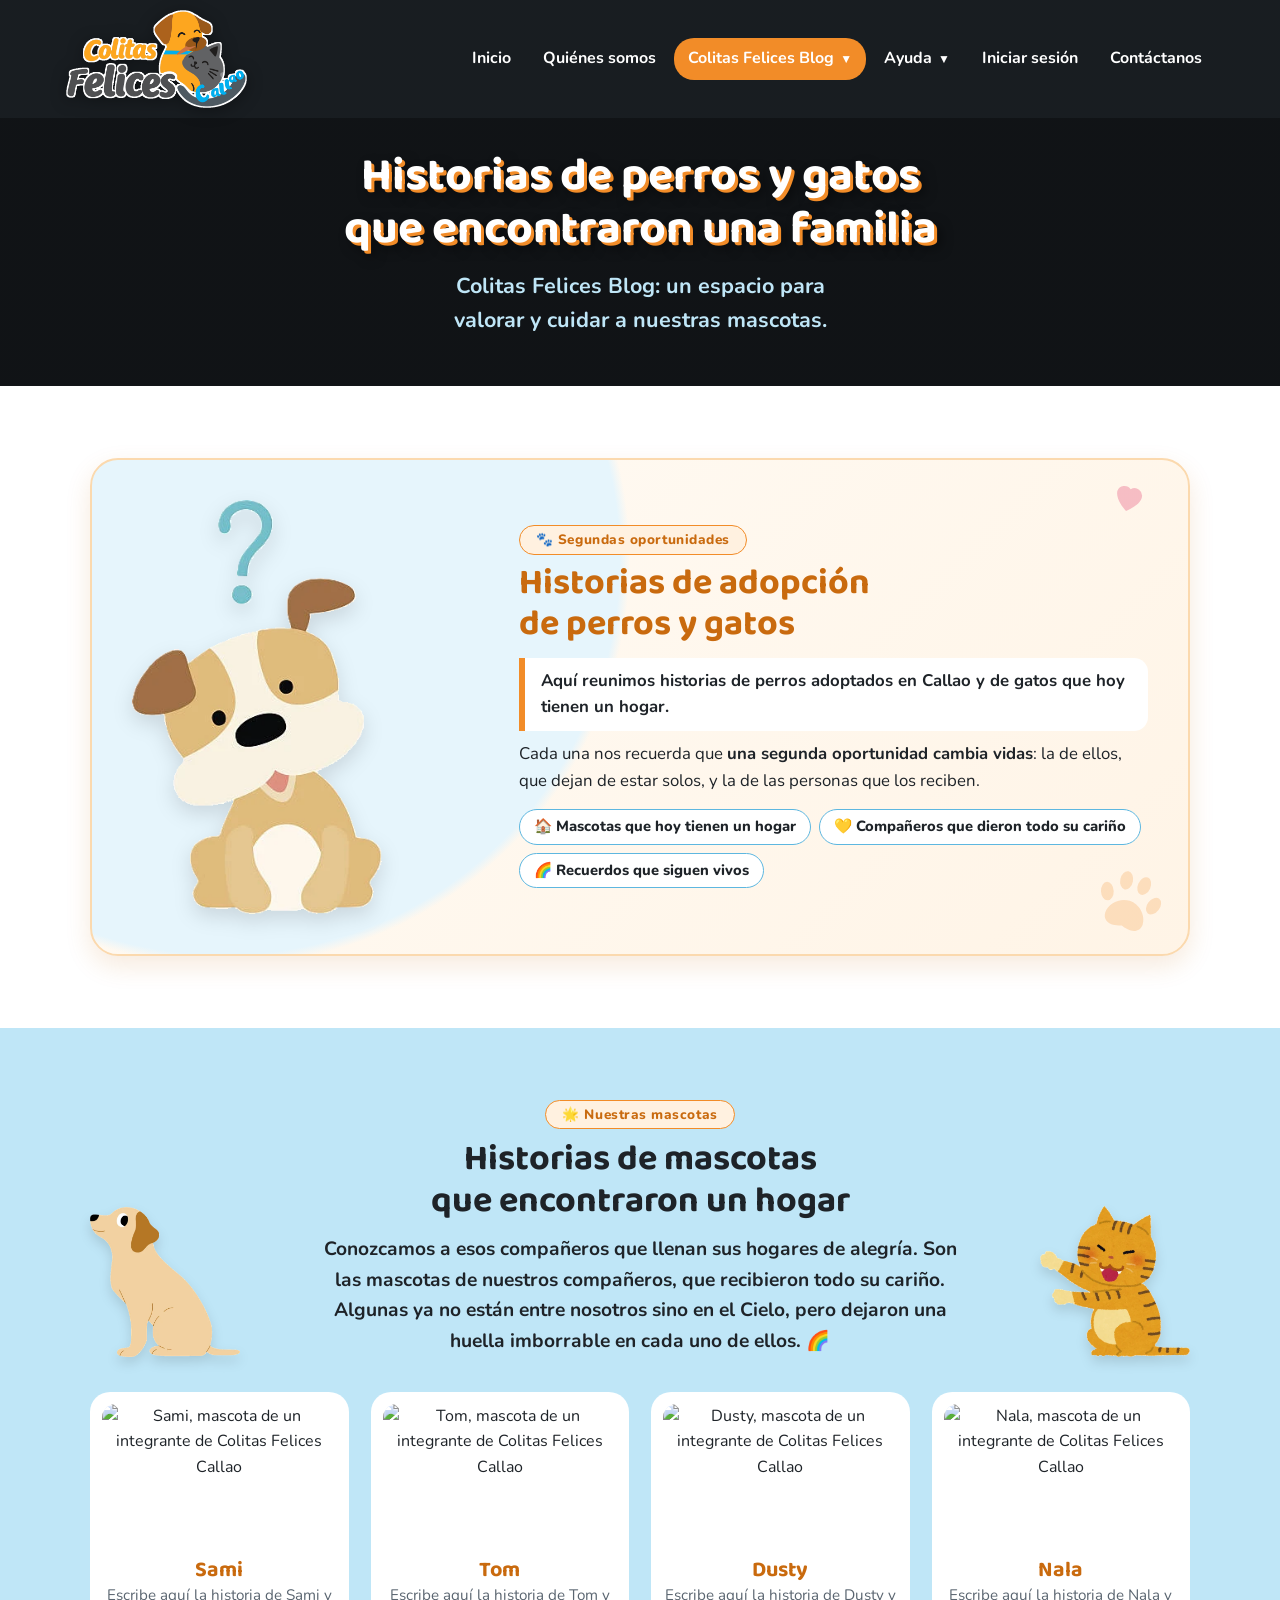
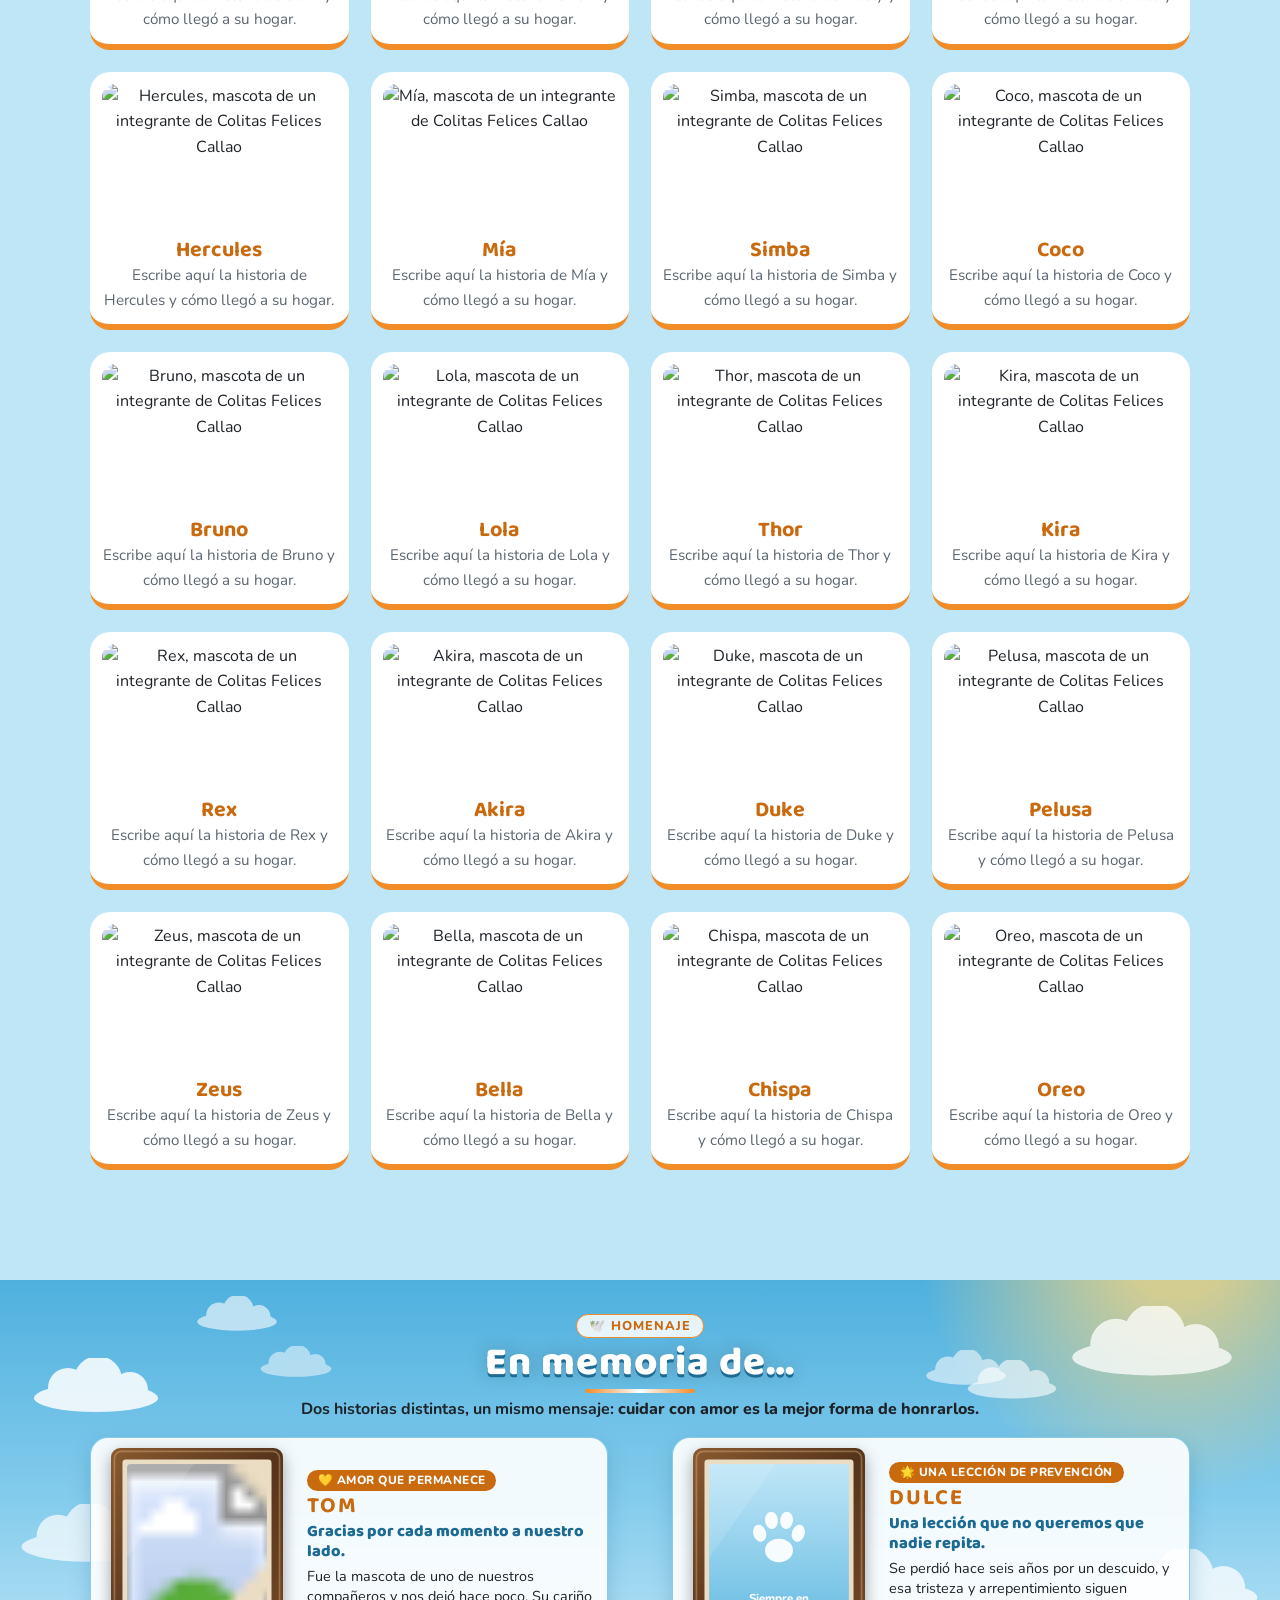
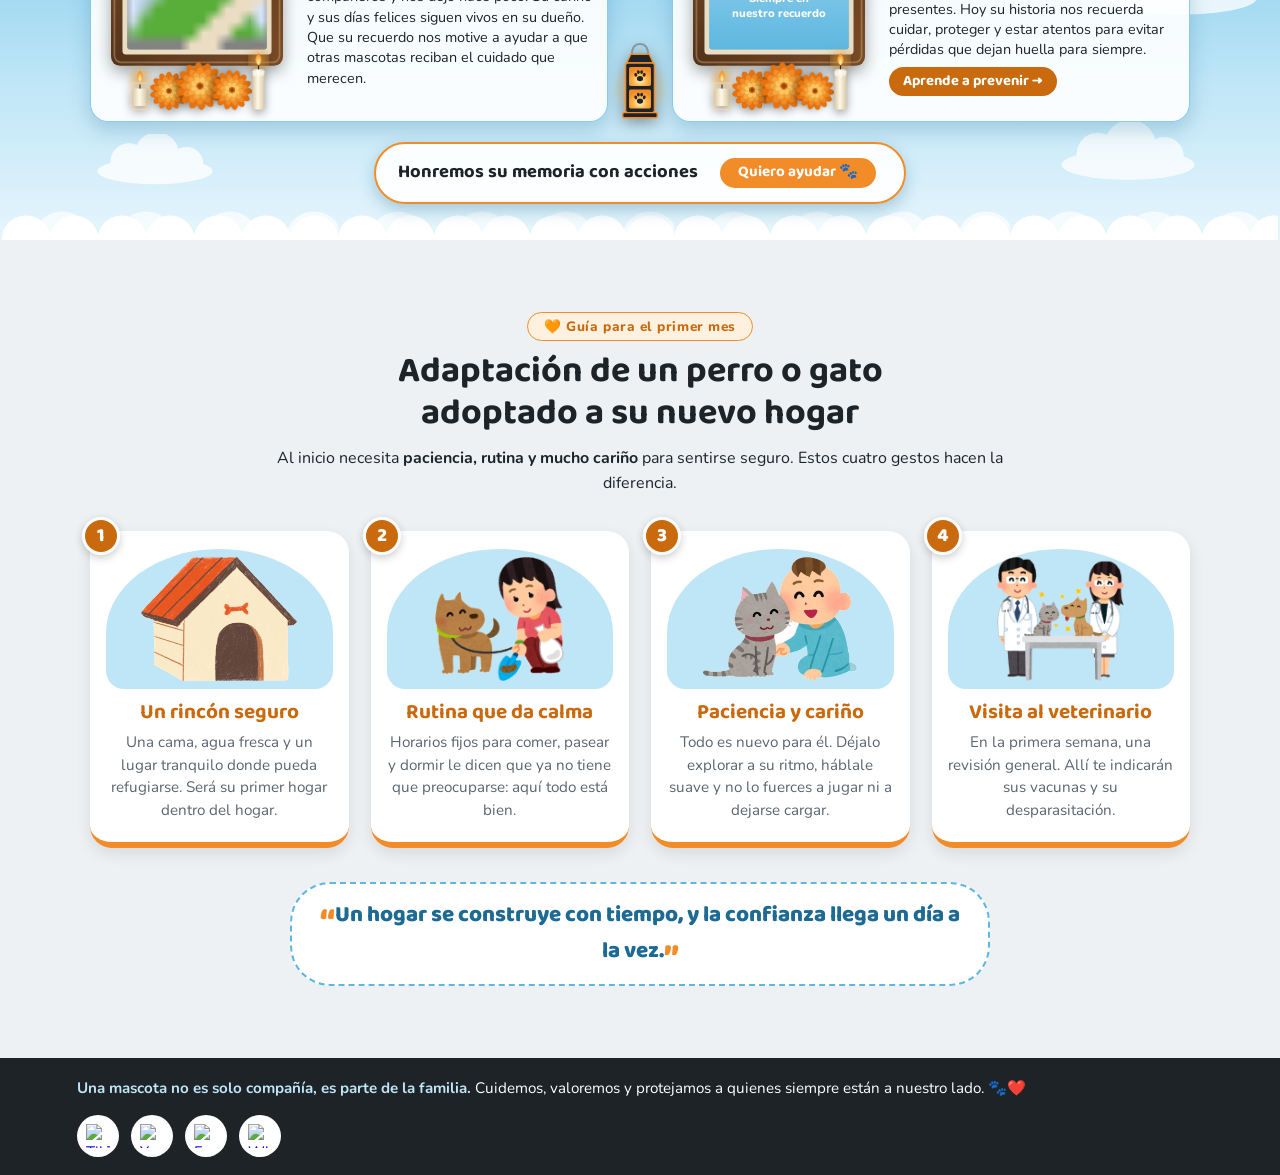
==== historias-mascotas-felices.html @ 2fafcdb6 "confirmo" ====
<!DOCTYPE html>
<html lang="es">
<head>
    <meta charset="UTF-8">
    <meta name="viewport" content="width=device-width, initial-scale=1.0">
    <title>Historias de Perros y Gatos que Encontraron una Familia</title>
    <meta name="description" content="Conoce historias de perros y gatos que encontraron una familia en Callao y descubre cómo adoptar responsablemente una mascota rescatada.">
    <meta name="keywords" content="Historias de perros que encontraron una familia, Historias de adopción de perros y gatos, Historias de mascotas que encontraron un hogar, Historias de perros adoptados en Callao, Adaptación de un perro adoptado a su nuevo hogar">
    <meta name="robots" content="index, follow">
    <link href="https://fonts.googleapis.com/css2?family=Baloo+2:wght@600;800&family=Nunito:wght@400;700;800&display=swap" rel="stylesheet">
    <link href="css/base.css" rel="stylesheet">
    <link href="css/estructura.css" rel="stylesheet">
    <link href="css/colitasFelices.css" rel="stylesheet">
    <link href="css/adaptable.css" rel="stylesheet">
</head>
<body>
<div class="cabecera">
    <div id="menu"></div>
    <div class="portada portada-chica portada-colitas-felices">
        <h1>Historias de perros y gatos que encontraron una familia</h1>
        <p>Colitas Felices Blog: un espacio para valorar y cuidar a nuestras mascotas.</p>
    </div>
</div>

<!-- ================= INTRODUCCIÓN: HISTORIAS DE ADOPCIÓN ================= -->
<section class="seccion fondo-blanco seccion-intro">
    <div class="intro-tarjeta">
        <svg class="deco huella-a" viewBox="0 0 64 64" aria-hidden="true"><path d="M32 30c-9 0-17 8-17 16 0 6 5 9 11 8 4-.7 6-1.5 6-1.5s2 .8 6 1.5c6 1 11-2 11-8 0-8-8-16-17-16z"/><ellipse cx="11" cy="28" rx="5.5" ry="8" transform="rotate(-20 11 28)"/><ellipse cx="24" cy="14" rx="5.5" ry="8" transform="rotate(-6 24 14)"/><ellipse cx="40" cy="14" rx="5.5" ry="8" transform="rotate(6 40 14)"/><ellipse cx="53" cy="28" rx="5.5" ry="8" transform="rotate(20 53 28)"/></svg>
        <svg class="deco corazon-a" viewBox="0 0 24 24" aria-hidden="true"><path d="M12 21s-8-5.3-8-11.2A4.8 4.8 0 0 1 12 7a4.8 4.8 0 0 1 8 3.8C20 15.7 12 21 12 21z"/></svg>
        <div class="intro-figura">
            <img src="imagenes/ilustraciones/perro-pensativo.webp" width="520" height="540" alt="Cachorro con la cabeza ladeada y un signo de interrogación, pensando en su nueva familia">
        </div>
        <div class="intro-texto">
            <span class="etiqueta-seccion">🐾 Segundas oportunidades</span>
            <h2>Historias de adopción de perros y gatos</h2>
            <p class="intro-destacado">Aquí reunimos <strong>historias de perros adoptados en Callao</strong> y de gatos que hoy tienen un hogar.</p>
            <p>Cada una nos recuerda que <strong>una segunda oportunidad cambia vidas</strong>: la de ellos, que dejan de estar solos, y la de las personas que los reciben.</p>
            <ul class="intro-puntos">
                <li><span aria-hidden="true">🏠</span> Mascotas que hoy tienen un hogar</li>
                <li><span aria-hidden="true">💛</span> Compañeros que dieron todo su cariño</li>
                <li><span aria-hidden="true">🌈</span> Recuerdos que siguen vivos</li>
            </ul>
        </div>
    </div>
</section>

<section class="seccion fondo-celeste seccion-galeria">
    <div class="galeria-cabecera">
        <img class="figura-lado izq" src="imagenes/ilustraciones/labrador.webp" width="560" height="560" loading="lazy" alt="">
        <div class="galeria-titulo">
            <span class="etiqueta-seccion centrada">🌟 Nuestras mascotas</span>
            <h2>Historias de mascotas que encontraron un hogar</h2>
            <p class="subtitulo">Conozcamos a esos compañeros que llenan sus hogares de alegría. Son las mascotas de nuestros compañeros, que recibieron todo su cariño. Algunas ya no están entre nosotros sino en el Cielo, pero dejaron una huella imborrable en cada uno de ellos. 🌈</p>
        </div>
        <img class="figura-lado der" src="imagenes/ilustraciones/gato-feliz.webp" width="560" height="560" loading="lazy" alt="">
    </div>
    <div class="galeria" id="galeria"></div>
</section>

<section class="seccion fondo-memoria" id="en-memoria">

    <svg width="0" height="0" style="position:absolute" aria-hidden="true" focusable="false">
        <defs>
            <symbol id="cempasuchil" viewBox="0 0 100 100"><ellipse cx="50" cy="19" rx="8.5" ry="17" fill="#E8730C" stroke="#B85A08" stroke-opacity=".35" stroke-width=".8" transform="rotate(0.0 50 50)"/><ellipse cx="50" cy="19" rx="8.5" ry="17" fill="#E8730C" stroke="#B85A08" stroke-opacity=".35" stroke-width=".8" transform="rotate(25.7 50 50)"/><ellipse cx="50" cy="19" rx="8.5" ry="17" fill="#E8730C" stroke="#B85A08" stroke-opacity=".35" stroke-width=".8" transform="rotate(51.4 50 50)"/><ellipse cx="50" cy="19" rx="8.5" ry="17" fill="#E8730C" stroke="#B85A08" stroke-opacity=".35" stroke-width=".8" transform="rotate(77.1 50 50)"/><ellipse cx="50" cy="19" rx="8.5" ry="17" fill="#E8730C" stroke="#B85A08" stroke-opacity=".35" stroke-width=".8" transform="rotate(102.9 50 50)"/><ellipse cx="50" cy="19" rx="8.5" ry="17" fill="#E8730C" stroke="#B85A08" stroke-opacity=".35" stroke-width=".8" transform="rotate(128.6 50 50)"/><ellipse cx="50" cy="19" rx="8.5" ry="17" fill="#E8730C" stroke="#B85A08" stroke-opacity=".35" stroke-width=".8" transform="rotate(154.3 50 50)"/><ellipse cx="50" cy="19" rx="8.5" ry="17" fill="#E8730C" stroke="#B85A08" stroke-opacity=".35" stroke-width=".8" transform="rotate(180.0 50 50)"/><ellipse cx="50" cy="19" rx="8.5" ry="17" fill="#E8730C" stroke="#B85A08" stroke-opacity=".35" stroke-width=".8" transform="rotate(205.7 50 50)"/><ellipse cx="50" cy="19" rx="8.5" ry="17" fill="#E8730C" stroke="#B85A08" stroke-opacity=".35" stroke-width=".8" transform="rotate(231.4 50 50)"/><ellipse cx="50" cy="19" rx="8.5" ry="17" fill="#E8730C" stroke="#B85A08" stroke-opacity=".35" stroke-width=".8" transform="rotate(257.1 50 50)"/><ellipse cx="50" cy="19" rx="8.5" ry="17" fill="#E8730C" stroke="#B85A08" stroke-opacity=".35" stroke-width=".8" transform="rotate(282.9 50 50)"/><ellipse cx="50" cy="19" rx="8.5" ry="17" fill="#E8730C" stroke="#B85A08" stroke-opacity=".35" stroke-width=".8" transform="rotate(308.6 50 50)"/><ellipse cx="50" cy="19" rx="8.5" ry="17" fill="#E8730C" stroke="#B85A08" stroke-opacity=".35" stroke-width=".8" transform="rotate(334.3 50 50)"/><ellipse cx="50" cy="26" rx="8" ry="14" fill="#F28C28" stroke="#B85A08" stroke-opacity=".35" stroke-width=".8" transform="rotate(13.0 50 50)"/><ellipse cx="50" cy="26" rx="8" ry="14" fill="#F28C28" stroke="#B85A08" stroke-opacity=".35" stroke-width=".8" transform="rotate(43.0 50 50)"/><ellipse cx="50" cy="26" rx="8" ry="14" fill="#F28C28" stroke="#B85A08" stroke-opacity=".35" stroke-width=".8" transform="rotate(73.0 50 50)"/><ellipse cx="50" cy="26" rx="8" ry="14" fill="#F28C28" stroke="#B85A08" stroke-opacity=".35" stroke-width=".8" transform="rotate(103.0 50 50)"/><ellipse cx="50" cy="26" rx="8" ry="14" fill="#F28C28" stroke="#B85A08" stroke-opacity=".35" stroke-width=".8" transform="rotate(133.0 50 50)"/><ellipse cx="50" cy="26" rx="8" ry="14" fill="#F28C28" stroke="#B85A08" stroke-opacity=".35" stroke-width=".8" transform="rotate(163.0 50 50)"/><ellipse cx="50" cy="26" rx="8" ry="14" fill="#F28C28" stroke="#B85A08" stroke-opacity=".35" stroke-width=".8" transform="rotate(193.0 50 50)"/><ellipse cx="50" cy="26" rx="8" ry="14" fill="#F28C28" stroke="#B85A08" stroke-opacity=".35" stroke-width=".8" transform="rotate(223.0 50 50)"/><ellipse cx="50" cy="26" rx="8" ry="14" fill="#F28C28" stroke="#B85A08" stroke-opacity=".35" stroke-width=".8" transform="rotate(253.0 50 50)"/><ellipse cx="50" cy="26" rx="8" ry="14" fill="#F28C28" stroke="#B85A08" stroke-opacity=".35" stroke-width=".8" transform="rotate(283.0 50 50)"/><ellipse cx="50" cy="26" rx="8" ry="14" fill="#F28C28" stroke="#B85A08" stroke-opacity=".35" stroke-width=".8" transform="rotate(313.0 50 50)"/><ellipse cx="50" cy="26" rx="8" ry="14" fill="#F28C28" stroke="#B85A08" stroke-opacity=".35" stroke-width=".8" transform="rotate(343.0 50 50)"/><ellipse cx="50" cy="33" rx="7" ry="11" fill="#F7A83C" stroke="#B85A08" stroke-opacity=".35" stroke-width=".8" transform="rotate(6.0 50 50)"/><ellipse cx="50" cy="33" rx="7" ry="11" fill="#F7A83C" stroke="#B85A08" stroke-opacity=".35" stroke-width=".8" transform="rotate(42.0 50 50)"/><ellipse cx="50" cy="33" rx="7" ry="11" fill="#F7A83C" stroke="#B85A08" stroke-opacity=".35" stroke-width=".8" transform="rotate(78.0 50 50)"/><ellipse cx="50" cy="33" rx="7" ry="11" fill="#F7A83C" stroke="#B85A08" stroke-opacity=".35" stroke-width=".8" transform="rotate(114.0 50 50)"/><ellipse cx="50" cy="33" rx="7" ry="11" fill="#F7A83C" stroke="#B85A08" stroke-opacity=".35" stroke-width=".8" transform="rotate(150.0 50 50)"/><ellipse cx="50" cy="33" rx="7" ry="11" fill="#F7A83C" stroke="#B85A08" stroke-opacity=".35" stroke-width=".8" transform="rotate(186.0 50 50)"/><ellipse cx="50" cy="33" rx="7" ry="11" fill="#F7A83C" stroke="#B85A08" stroke-opacity=".35" stroke-width=".8" transform="rotate(222.0 50 50)"/><ellipse cx="50" cy="33" rx="7" ry="11" fill="#F7A83C" stroke="#B85A08" stroke-opacity=".35" stroke-width=".8" transform="rotate(258.0 50 50)"/><ellipse cx="50" cy="33" rx="7" ry="11" fill="#F7A83C" stroke="#B85A08" stroke-opacity=".35" stroke-width=".8" transform="rotate(294.0 50 50)"/><ellipse cx="50" cy="33" rx="7" ry="11" fill="#F7A83C" stroke="#B85A08" stroke-opacity=".35" stroke-width=".8" transform="rotate(330.0 50 50)"/><ellipse cx="50" cy="39" rx="6" ry="8" fill="#FFC862" stroke="#B85A08" stroke-opacity=".35" stroke-width=".8" transform="rotate(20.0 50 50)"/><ellipse cx="50" cy="39" rx="6" ry="8" fill="#FFC862" stroke="#B85A08" stroke-opacity=".35" stroke-width=".8" transform="rotate(65.0 50 50)"/><ellipse cx="50" cy="39" rx="6" ry="8" fill="#FFC862" stroke="#B85A08" stroke-opacity=".35" stroke-width=".8" transform="rotate(110.0 50 50)"/><ellipse cx="50" cy="39" rx="6" ry="8" fill="#FFC862" stroke="#B85A08" stroke-opacity=".35" stroke-width=".8" transform="rotate(155.0 50 50)"/><ellipse cx="50" cy="39" rx="6" ry="8" fill="#FFC862" stroke="#B85A08" stroke-opacity=".35" stroke-width=".8" transform="rotate(200.0 50 50)"/><ellipse cx="50" cy="39" rx="6" ry="8" fill="#FFC862" stroke="#B85A08" stroke-opacity=".35" stroke-width=".8" transform="rotate(245.0 50 50)"/><ellipse cx="50" cy="39" rx="6" ry="8" fill="#FFC862" stroke="#B85A08" stroke-opacity=".35" stroke-width=".8" transform="rotate(290.0 50 50)"/><ellipse cx="50" cy="39" rx="6" ry="8" fill="#FFC862" stroke="#B85A08" stroke-opacity=".35" stroke-width=".8" transform="rotate(335.0 50 50)"/><circle cx="50" cy="50" r="7" fill="#C25E0A"/><circle cx="50" cy="50" r="3.5" fill="#8A3F06"/></symbol>
            <symbol id="hoja" viewBox="-2 -20 60 40"><path d="M0 0 C 14 -18, 40 -18, 54 0 C 40 18, 14 18, 0 0 Z" fill="#3E6B3A"/><path d="M4 0 L50 0" stroke="#2C4F2A" stroke-width="1.5"/></symbol>
            <linearGradient id="g-madera" x1="0" y1="0" x2="1" y2="1"><stop offset="0" stop-color="#8a5a30"/><stop offset=".5" stop-color="#55341b"/><stop offset="1" stop-color="#7a4c27"/></linearGradient>
            <linearGradient id="g-cielo" x1="0" y1="0" x2="0" y2="1"><stop offset="0" stop-color="#BFE6F7"/><stop offset="1" stop-color="#5DB7E0"/></linearGradient>
            <linearGradient id="g-cera" x1="0" y1="0" x2="1" y2="0"><stop offset="0" stop-color="#d9c9a6"/><stop offset=".45" stop-color="#fff8e6"/><stop offset="1" stop-color="#d9c9a6"/></linearGradient>
            <linearGradient id="g-metal" x1="0" y1="0" x2="0" y2="1"><stop offset="0" stop-color="#e8eef2"/><stop offset=".5" stop-color="#a9b6bf"/><stop offset="1" stop-color="#6d7a84"/></linearGradient>
            <radialGradient id="g-llama" cx=".5" cy=".7" r=".6"><stop offset="0" stop-color="#fff6c8"/><stop offset=".55" stop-color="#ffb347"/><stop offset="1" stop-color="#F28C28"/></radialGradient>
            <radialGradient id="g-brillo"><stop offset="0" stop-color="#ffb347" stop-opacity=".6"/><stop offset="1" stop-color="#ffb347" stop-opacity="0"/></radialGradient>
            <clipPath id="c-foto"><rect x="14" y="14" width="122" height="162" rx="3"/></clipPath>
            <symbol id="huella" viewBox="0 0 64 64"><ellipse cx="32" cy="42" rx="13" ry="11"/><ellipse cx="14" cy="26" rx="6" ry="8" transform="rotate(-18 14 26)"/><ellipse cx="25" cy="14" rx="6" ry="8" transform="rotate(-6 25 14)"/><ellipse cx="39" cy="14" rx="6" ry="8" transform="rotate(6 39 14)"/><ellipse cx="50" cy="26" rx="6" ry="8" transform="rotate(18 50 26)"/></symbol>
            <symbol id="vela-vaso" viewBox="0 0 40 70"><circle cx="20" cy="22" r="20" fill="url(#g-brillo)"/><path d="M5 30h30l-3 34q-.5 4-5 4H13q-4.5 0-5-4z" fill="#ffd9a0" fill-opacity=".22" stroke="#ffd9a0" stroke-opacity=".65" stroke-width="1.5"/><rect x="9" y="38" width="22" height="25" rx="4" fill="url(#g-cera)"/><path d="M20 38v-6" stroke="#3a2a1c" stroke-width="1.6"/><path d="M20 12c5 6 6 11 0 17-6-6-5-11 0-17z" fill="url(#g-llama)"/></symbol>
            <symbol id="vela-alta" viewBox="0 0 28 90"><circle cx="14" cy="22" r="20" fill="url(#g-brillo)"/><rect x="6" y="34" width="16" height="54" rx="2.5" fill="url(#g-cera)"/><path d="M6 36h16v4q-3 6-5 1-2 7-5 0-3 5-6 0z" fill="#fff" fill-opacity=".6"/><path d="M14 34v-6" stroke="#3a2a1c" stroke-width="1.6"/><path d="M14 12c5 6 6 11 0 17-6-6-5-11 0-17z" fill="url(#g-llama)"/></symbol>
            <symbol id="nube" viewBox="0 0 140 56"><g fill="#fff"><ellipse cx="70" cy="40" rx="62" ry="14"/><circle cx="42" cy="30" r="20"/><circle cx="72" cy="22" r="24"/><circle cx="104" cy="32" r="18"/></g></symbol>
            <symbol id="ave" viewBox="0 0 32 14"><path d="M0 5C6-3 12 0 16 7 20 0 26-3 32 5 26 3 20 5 16 11 12 5 6 3 0 5z"/></symbol>
            <symbol id="linterna" viewBox="0 0 90 140"><circle cx="45" cy="82" r="50" fill="url(#g-brillo)"/><path d="M31 24q0-19 14-19t14 19" fill="none" stroke="#8a97a1" stroke-width="3.5" stroke-linecap="round"/><path d="M22 38h46l-7-15H29z" fill="#1E2328" stroke="#F28C28" stroke-width="2.5" stroke-linejoin="round"/><rect x="20" y="38" width="50" height="86" rx="4" fill="#1E2328" stroke="#F28C28" stroke-width="2.5"/><rect x="26" y="45" width="38" height="33" rx="3" fill="url(#g-llama)"/><rect x="26" y="84" width="38" height="33" rx="3" fill="url(#g-llama)"/><use href="#huella" x="32" y="48" width="26" height="26" fill="#1E2328"/><use href="#huella" x="32" y="87" width="26" height="26" fill="#1E2328"/><rect x="15" y="124" width="60" height="9" rx="3" fill="#1E2328" stroke="#F28C28" stroke-width="2.5"/></symbol>
        </defs>
    </svg>

    <!-- cielo: nubes y aves (vectores decorativos) -->
    <div class="cielo" aria-hidden="true">
        <svg class="nube n1" viewBox="0 0 140 56"><use href="#nube"/></svg>
        <svg class="nube n2" viewBox="0 0 140 56"><use href="#nube"/></svg>
        <svg class="nube n3" viewBox="0 0 140 56"><use href="#nube"/></svg>
        <svg class="nube n4" viewBox="0 0 140 56"><use href="#nube"/></svg>
        <svg class="nube n5" viewBox="0 0 140 56"><use href="#nube"/></svg>
        <svg class="nube n6" viewBox="0 0 140 56"><use href="#nube"/></svg>
        <svg class="nube n7" viewBox="0 0 140 56"><use href="#nube"/></svg>
        <svg class="nube n8" viewBox="0 0 140 56"><use href="#nube"/></svg>
        <svg class="nube n9" viewBox="0 0 140 56"><use href="#nube"/></svg>
        <svg class="nube n10" viewBox="0 0 140 56"><use href="#nube"/></svg>
    </div>

    <div class="memoria-contenido">
        <p class="memoria-etiqueta">🕊️ Homenaje</p>
        <h2>En memoria de…</h2>
        <p class="texto-centro">Dos historias distintas, un mismo mensaje: <strong>cuidar con amor es la mejor forma de honrarlos.</strong></p>

        <div class="homenajes">

            <!-- TOM -->
            <article class="tributo tributo-tom">
                <div class="tributo-escena">
                    <svg class="marco" viewBox="0 0 150 190" role="img" aria-label="TOM, gato blanco con manchas grises, con su placa con nombre y mirada tierna">
                        <rect width="150" height="190" rx="8" fill="url(#g-madera)"/>
                        <rect x="3" y="3" width="144" height="184" rx="6" fill="none" stroke="#f1c58f" stroke-opacity=".35" stroke-width="1.5"/>
                        <rect x="10" y="10" width="130" height="170" rx="3" fill="#EBDDC4"/>
                        <g clip-path="url(#c-foto)">
                            <image href="imagenes/tom-2.jpg" x="14" y="14" width="122" height="162" preserveAspectRatio="xMidYMin slice"/>
                        </g>
                        <path d="M14 14h58L14 96z" fill="#fff" fill-opacity=".12"/>
                    </svg>
                    <div class="ofrenda" aria-hidden="true"><svg class="v-vaso" viewBox="0 0 40 70"><use href="#vela-vaso"/></svg><svg class="flor" style="width:40px;height:40px;transform:rotate(0deg)"><use href="#cempasuchil"/></svg><svg class="flor" style="width:50px;height:50px;transform:rotate(47deg)"><use href="#cempasuchil"/></svg><svg class="flor" style="width:42px;height:42px;transform:rotate(94deg)"><use href="#cempasuchil"/></svg><svg class="v-alta" viewBox="0 0 28 90"><use href="#vela-alta"/></svg></div>
                </div>
                <div class="tributo-texto">
                    <span class="tributo-etiqueta">💛 Amor que permanece</span>
                    <h3>TOM</h3>
                    <p class="tributo-frase">Gracias por cada momento a nuestro lado.</p>
                    <p>Fue la mascota de uno de nuestros compañeros y nos dejó hace poco. Su cariño y sus días felices siguen vivos en su dueño. Que su recuerdo nos motive a ayudar a que otras mascotas reciban el cuidado que merecen.</p>
                </div>
            </article>

            <!-- centro del altar: linterna con huellas -->
            <div class="altar-centro" aria-hidden="true">
                <svg class="linterna" viewBox="0 0 90 140"><use href="#linterna"/></svg>
            </div>

            <!-- DULCE -->
            <article class="tributo tributo-dulce">
                <div class="tributo-escena">
                    <svg class="marco" viewBox="0 0 150 190" role="img" aria-label="DULCE, mascota perdida hace seis años, siempre en el recuerdo de su familia">
                        <rect width="150" height="190" rx="8" fill="url(#g-madera)"/>
                        <rect x="3" y="3" width="144" height="184" rx="6" fill="none" stroke="#f1c58f" stroke-opacity=".35" stroke-width="1.5"/>
                        <rect x="10" y="10" width="130" height="170" rx="3" fill="#EBDDC4"/>
                        <g clip-path="url(#c-foto)">
                            <rect x="14" y="14" width="122" height="162" fill="url(#g-cielo)"/>
                            <use href="#huella" x="45" y="50" width="60" height="60" fill="#fff" fill-opacity=".92"/>
                            <text x="75" y="134" text-anchor="middle" font-family="Nunito, sans-serif" font-size="10" font-weight="800" fill="#fff">Siempre en</text>
                            <text x="75" y="147" text-anchor="middle" font-family="Nunito, sans-serif" font-size="10" font-weight="800" fill="#fff">nuestro recuerdo</text>
                            <image href="imagenes/dulce.jpg" x="14" y="14" width="122" height="162" preserveAspectRatio="xMidYMin slice" onerror="this.remove()"/>
                        </g>
                        <path d="M14 14h58L14 96z" fill="#fff" fill-opacity=".12"/>
                    </svg>
                    <div class="ofrenda" aria-hidden="true"><svg class="v-vaso" viewBox="0 0 40 70"><use href="#vela-vaso"/></svg><svg class="flor" style="width:42px;height:42px;transform:rotate(0deg)"><use href="#cempasuchil"/></svg><svg class="flor" style="width:50px;height:50px;transform:rotate(47deg)"><use href="#cempasuchil"/></svg><svg class="flor" style="width:40px;height:40px;transform:rotate(94deg)"><use href="#cempasuchil"/></svg><svg class="v-alta" viewBox="0 0 28 90"><use href="#vela-alta"/></svg></div>
                </div>
                <div class="tributo-texto">
                    <span class="tributo-etiqueta">🌟 Una lección de prevención</span>
                    <h3>DULCE</h3>
                    <p class="tributo-frase">Una lección que no queremos que nadie repita.</p>
                    <p>Se perdió hace seis años por un descuido, y esa tristeza y arrepentimiento siguen presentes. Hoy su historia nos recuerda cuidar, proteger y estar atentos para evitar pérdidas que dejan huella para siempre.</p>
                    <a href="informate.html" class="tributo-enlace">Aprende a prevenir →</a>
                </div>
            </article>

        </div>
    </div>

    <!-- mesa del altar con el compromiso -->
    <div class="mesa">
        <div class="compromiso">
            <h3>Honremos su memoria con acciones</h3>
            <a href="contactanos.html" class="boton">Quiero ayudar 🐾</a>
        </div>
    </div>

</section>

<!-- ================= ADAPTACIÓN AL NUEVO HOGAR ================= -->
<section class="seccion fondo-gris seccion-adaptacion">
    <span class="etiqueta-seccion centrada">🧡 Guía para el primer mes</span>
    <h2>Adaptación de un perro o gato adoptado a su nuevo hogar</h2>
    <p class="texto-centro">Al inicio necesita <strong>paciencia, rutina y mucho cariño</strong> para sentirse seguro. Estos cuatro gestos hacen la diferencia.</p>

    <div class="pasos-adopcion">
        <article class="paso-adopcion">
            <span class="paso-numero" aria-hidden="true">1</span>
            <div class="paso-imagen"><img src="imagenes/ilustraciones/casita.webp" width="560" height="470" loading="lazy" alt=""></div>
            <h3>Un rincón seguro</h3>
            <p>Una cama, agua fresca y un lugar tranquilo donde pueda refugiarse. Será su primer hogar dentro del hogar.</p>
        </article>
        <article class="paso-adopcion">
            <span class="paso-numero" aria-hidden="true">2</span>
            <div class="paso-imagen"><img src="imagenes/ilustraciones/paseo.webp" width="560" height="420" loading="lazy" alt=""></div>
            <h3>Rutina que da calma</h3>
            <p>Horarios fijos para comer, pasear y dormir le dicen que ya no tiene que preocuparse: aquí todo está bien.</p>
        </article>
        <article class="paso-adopcion">
            <span class="paso-numero" aria-hidden="true">3</span>
            <div class="paso-imagen"><img src="imagenes/ilustraciones/gato-nino.webp" width="560" height="450" loading="lazy" alt=""></div>
            <h3>Paciencia y cariño</h3>
            <p>Todo es nuevo para él. Déjalo explorar a su ritmo, háblale suave y no lo fuerces a jugar ni a dejarse cargar.</p>
        </article>
        <article class="paso-adopcion">
            <span class="paso-numero" aria-hidden="true">4</span>
            <div class="paso-imagen"><img src="imagenes/ilustraciones/veterinarios.webp" width="560" height="560" loading="lazy" alt=""></div>
            <h3>Visita al veterinario</h3>
            <p>En la primera semana, una revisión general. Allí te indicarán sus vacunas y su desparasitación.</p>
        </article>
    </div>

    <p class="cita-adopcion"><span aria-hidden="true">“</span>Un hogar se construye con tiempo, y la confianza llega un día a la vez.<span aria-hidden="true">”</span></p>
</section>

<div class="pie" id="pie">
    <p><strong>Una mascota no es solo compañía, es parte de la familia.</strong>
    Cuidemos, valoremos y protejamos a quienes siempre están a nuestro lado. 🐾❤️</p>
</div>
<script src="js/menu.js"></script>
</body>
</html>
---- css/base.css ----
/* ==========================================================
   BASE: los colores de la página      Lo usan: TODAS las páginas
   ==========================================================

   ¿Qué hay aquí?
   Una lista de colores. Cada color tiene un nombre que empieza con --

   ¿Cómo uso un color en otro archivo?
   Escribiendo su nombre dentro de var():     color: var(--naranja);

   ¿Cómo cambio un color en TODA la página?
   Cambia su código aquí abajo (por ejemplo #F28C28) y se actualiza en todos los archivos.
*/

/* ----- Lista de colores ----- */
:root {
    --naranja: #F28C28;          /* botones, bordes y detalles */
    --naranja-oscuro: #C96A0E;   /* subtítulos y títulos pequeños */
    --celeste: #BFE6F7;          /* fondos de sección */
    --celeste-oscuro: #5DB7E0;   /* botón secundario */
    --negro: #1E2328;            /* texto, pie de página y botón al pasar el mouse */
    --gris: #5A6570;             /* textos secundarios */
    --gris-claro: #EEF1F3;       /* fondos suaves */
    --gris-borde: #CFD6DB;       /* borde de los campos del formulario */
    --blanco: #FFFFFF;           /* tarjetas, formularios y letras sobre fondo oscuro */
    --desplegable: #00BDF2;      /* fondo del menú desplegable (Colitas Felices) */
}

/* ----- Tamaño de la página: se ve al 100 % (tamaño real) ----- */
/* Ya no se usa zoom: los tamaños de letra se ajustan solos con clamp() y rem. */
html {
    -webkit-text-size-adjust: 100%;
    text-size-adjust: 100%;
}

/* ----- Color del texto y del fondo de la página ----- */
body {
    color: var(--negro);
    background: var(--blanco);
}

/* ----- Fondos de color para las secciones (se usan como class en el HTML) ----- */
.fondo-celeste {
    background: var(--celeste);
}

.fondo-blanco {
    background: var(--blanco);
}

.fondo-gris {
    background: var(--gris-claro);
}
---- css/estructura.css ----
/* ==========================================================
   ESTRUCTURA      Lo usan: TODAS las páginas
   Contiene, en este orden: reinicio, menú, portada, secciones, botones, filas, equipo y perfiles, pie y redes.
   Los colores no se escriben aquí: se toman de base.css con var(--nombre).
   ========================================================== */

/* ----- Reinicio ----- */
/* Quita los espacios que el navegador pone por defecto */
* {
    margin: 0;
    padding: 0;
    box-sizing: border-box;
}

ul {
    list-style: none;
}

a {
    text-decoration: none;
}

body {
    font-family: "Nunito", Arial, sans-serif;
    font-size: 1rem;           /* 16 px: tamaño real, sin zoom */
    line-height: 1.6;
    overflow-x: hidden;        /* nada debe empujar la página hacia los lados */
}

h1, h2, h3 {
    font-family: "Baloo 2", "Trebuchet MS", sans-serif;
    line-height: 1.15;
}

/* Las imágenes nunca se salen de su caja: se achican si no caben y mantienen su proporción */
img {
    max-width: 100%;
    height: auto;
    display: block;
}

/* ----- Menú ----- */
.cabecera {
    position: relative;
}

.menu {
    position: absolute;
    top: 0;
    left: 0;
    right: 0;
    z-index: 10;
    display: flex;
    align-items: center;
    justify-content: space-between;
    gap: 16px;
    padding: 8px 5%;
    background: rgba(30, 35, 40, 0.6);
}

/* JS la activa al bajar la página */
.menu-oscuro {
    background: rgba(30, 35, 40, 0.9);
}

/* Logo del menú: grande, sin placa blanca (el PNG ya trae su contorno blanco y transparencia) */
.logo {
    height: clamp(72px, 8vw, 104px);
    width: auto;
    object-fit: contain;
    filter: drop-shadow(0 3px 8px rgba(0, 0, 0, 0.35));
    transition: transform 0.25s ease;
}

.logo:hover {
    transform: scale(1.04);
}

.enlaces ul {
    display: flex;
    gap: 4px;
}

.enlaces a {
    color: var(--blanco);
    display: block;
    font-weight: 700;
    font-size: 1rem;
    padding: 8px 14px;
    border-radius: 20px;
    white-space: nowrap;
}

.enlaces a:hover, .enlaces a.activo {
    background: var(--naranja);
}

/* ----- Menú desplegable (Colitas Felices) ----- */
.enlaces li {
    position: relative;
}

/* triangulito al lado del texto */
.flecha-sub {
    display: inline-block;
    margin-left: 6px;
    font-size: 12px;
}

.submenu {
    display: none;
    position: absolute;
    top: 100%;
    left: 0;
    min-width: 250px;
    padding: 12px 10px;
    background: var(--desplegable);
    border-radius: 20px;
    box-shadow: 0 10px 24px rgba(0, 0, 0, 0.3);
    z-index: 30;
}

.submenu ul {
    display: flex;
    flex-direction: column;
    gap: 2px;
}

/* se abre al pasar el mouse, al usar el teclado (Tab) o al tocar en tablet */
.tiene-submenu:hover > .submenu,
.tiene-submenu:focus-within > .submenu,
.tiene-submenu.abierto-sub > .submenu {
    display: block;
}

.enlaces .submenu a {
    display: block;
    padding: 11px 14px;
    font-size: 1rem;
    border-radius: 14px;
    white-space: nowrap;
}

.enlaces .submenu a:hover {
    background: rgba(255, 255, 255, 0.25);
}

.enlaces .submenu a.activo {
    background: rgba(255, 255, 255, 0.35);
}

/* El botón ☰ se esconde en computadora; solo se ve en celular (ver adaptable.css) */
.boton-menu {
    display: none;
    font-size: 28px;
    line-height: 1;
    color: var(--blanco);
    background: none;
    border: none;
    padding: 6px 10px;
    cursor: pointer;
}

/* ----- Portada ----- */
.portada {
    /* ocupa toda la pantalla (svh = altura real visible en celular) */
    min-height: 100vh;
    min-height: 100svh;
    display: flex;
    flex-direction: column;
    justify-content: center;
    align-items: center;
    text-align: center;
    padding: 150px 6% 48px;
    background-color: var(--negro);
    background-size: cover;
    background-position: center;
    background-repeat: no-repeat;
}

.portada h1 {
    font-size: clamp(2.1rem, 5.6vw, 4.5rem);
    max-width: 18ch;
    text-wrap: balance;
    color: var(--blanco);
    text-shadow: 3px 3px 0 var(--naranja), 6px 6px 12px rgba(0, 0, 0, 0.5);
}

.portada p {
    font-size: clamp(1.05rem, 1.9vw, 1.35rem);
    color: var(--celeste);
    font-weight: 700;
    margin-top: 12px;
    max-width: 44ch;
    text-wrap: balance;
}

.portada-mediana {
    min-height: 75vh;
    min-height: 75svh;
}

.portada-mediana h1 {
    font-size: clamp(1.9rem, 4.2vw, 3.2rem);
    max-width: 22ch;
}

.portada-chica {
    min-height: 300px;
    padding-top: 150px;
}

.portada-chica h1 {
    font-size: clamp(1.8rem, 3.8vw, 2.9rem);
    max-width: 24ch;
}

/* ----- Secciones ----- */
.seccion {
    padding: clamp(44px, 6vw, 72px) 6%;
}

.seccion h2 {
    text-align: center;
    font-size: clamp(1.6rem, 2.8vw, 2.3rem);
    max-width: 28ch;
    margin: 0 auto 12px;
    text-wrap: balance;
}

.subtitulo {
    text-align: center;
    font-size: clamp(1.05rem, 1.6vw, 1.2rem);
    color: var(--naranja-oscuro);
    font-weight: 700;
    margin-bottom: 15px;
}

.texto-centro {
    text-align: center;
    max-width: 720px;
    margin: 0 auto 12px;
}

.centro {
    text-align: center;
    margin-top: 20px;
}

/* ----- Botones ----- */
.boton {
    display: inline-block;
    background: var(--naranja);
    color: var(--blanco);
    font-family: "Baloo 2", sans-serif;
    font-size: 1.1rem;
    font-weight: 700;
    line-height: 1.3;
    text-align: center;
    padding: 11px 28px;
    border-radius: 30px;
    margin: 6px;
    border: none;
    cursor: pointer;
}

.boton:hover {
    background: var(--negro);
}

.boton-celeste {
    background: var(--celeste-oscuro);
}

/* ----- Fila: dos cosas una al lado de la otra (foto + texto) ----- */
.fila {
    display: flex;
    gap: clamp(24px, 4vw, 48px);
    align-items: center;
    max-width: 1100px;
    margin: 30px auto 0;
}

/* cada hijo ocupa la misma mitad */
.fila > * {
    flex: 1;
    min-width: 0;
}

/* ----- Equipo y perfiles (fotos redondas) ----- */
.equipo {
    display: flex;
    flex-wrap: wrap;
    justify-content: center;
    gap: 36px clamp(28px, 5vw, 56px);
    margin-top: 35px;
}

.perfil {
    text-align: center;
    flex: 0 1 300px;
}

.perfil img {
    width: clamp(140px, 15vw, 180px);
    aspect-ratio: 1 / 1;
    height: auto;
    object-fit: cover;
    border-radius: 50%;
    border: 6px solid var(--naranja);
    margin: 0 auto 12px;
    background: var(--blanco);
}

.perfil h3 {
    font-size: clamp(1.2rem, 2vw, 1.45rem);
}

.perfil p {
    max-width: 380px;
    margin: 0 auto;
}

/* ----- Pie de página y redes ----- */
.pie {
    background: var(--negro);
    color: var(--blanco);
    padding: 18px 6%;
    font-size: 0.95rem;
    display: flex;
    flex-wrap: wrap;
    justify-content: space-between;
    align-items: center;
    gap: 15px;
}

.pie strong {
    color: var(--celeste);
}

.redes-pie {
    display: flex;
    gap: 12px;
}

.redes-pie a, .redes-lateral a {
    width: 42px;
    height: 42px;
    display: flex;
    align-items: center;
    justify-content: center;
    background: var(--blanco);
    border-radius: 50%;
}

.redes-pie a:hover, .redes-lateral a:hover {
    background: var(--naranja);
}

.redes-pie img, .redes-lateral img {
    width: 24px;
    height: 24px;
    object-fit: contain;
}

/* Barra de redes fija a la derecha (solo en Inicio) */
.redes-lateral {
    position: fixed;
    right: 0;
    top: 50%;
    margin-top: -90px;
    z-index: 20;
    display: flex;
    flex-direction: column;
    gap: 12px;
    padding: 14px 10px;
    background: var(--negro);
    border-radius: 16px 0 0 16px;
    box-shadow: -3px 3px 12px rgba(0, 0, 0, 0.3);
}
---- css/colitasFelices.css ----
/* ==========================================================
   PÁGINA COLITASFELICES      
   ========================================================== */

/* ----- Portada ----- */
.portada-colitas-felices {
    background-image: linear-gradient(rgba(0,0,0,.45), rgba(0,0,0,.45)), url("../imagenes/banner duo.jpg");
}

/* ----- Galería de mascotas ----- */
.galeria {
    display: grid;
    grid-template-columns: repeat(auto-fill, minmax(min(100%, 210px), 1fr));
    gap: 22px;
    max-width: 1100px;
    margin: 35px auto 0;
}

.historia {
    background: var(--blanco);
    border-radius: 20px;
    padding: 12px;
    text-align: center;
    border-bottom: 6px solid var(--naranja);
}

.historia img {
    width: 100%;
    aspect-ratio: 16 / 10;
    height: auto;
    object-fit: cover;
    border-radius: 14px;
}

.historia h3 {
    color: var(--naranja-oscuro);
    font-size: 1.35rem;
    margin-top: 8px;
}

.historia p {
    font-size: 0.95rem;
    color: var(--gris);
}


/* ----- Espaciado de la galería (deja aire antes de "En memoria de…") ----- */
.seccion-galeria {
    padding-bottom: clamp(70px, 9vw, 110px);
}

/* ----- En memoria de… ----- */
/* Sección de borde a borde con fondo de cielo (nubes y aves en vector) y un altar ilustrado.
   El contenido mide lo mismo que el contenedor de "Historias felices" del inicio (máx. 1100 px).
   Todo es estático (sin animaciones ni scripts) para que cargue rápido. */
.seccion.fondo-memoria {
    --pl: 3%;
    position: relative;
    overflow: hidden;
    width: 100%;
    margin: 0;
    padding: 34px var(--pl) 0;
    border-radius: 0;
    color: var(--negro);
    background:
        radial-gradient(circle at 92% -8%, rgba(255, 214, 120, 0.75) 0 60px, rgba(255, 214, 120, 0) 260px),
        linear-gradient(180deg, #4FB0DE 0%, #82CBEC 38%, #BFE6F7 72%, #E6F5FC 100%);
}

.memoria-contenido {
    position: relative;
    z-index: 1;
    max-width: 1100px;
    margin: 0 auto;
}

/* ----- Cielo: nubes y aves ----- */
.cielo {
    position: absolute;
    inset: 0;
    z-index: 0;
    pointer-events: none;
}

.nube {
    position: absolute;
    height: auto;
    opacity: 0.85;
}

.n1 { left: 2%;  top: 78px; width: 140px; }
.n2 { right: 3%; top: 26px; width: 180px; opacity: 0.75; }
.n3 { left: 15%; top: 16px; width: 90px;  opacity: 0.6; }
.n4 { right: 17%; top: 80px; width: 100px; opacity: 0.6; }
.n5 { left: 1%;   top: 40%;  width: 150px; opacity: 0.7; }
.n6 { right: 1%;  top: 48%;  width: 170px; opacity: 0.75; }
.n7 { left: 20%;  top: 66px; width: 80px;  opacity: 0.5; }
.n8 { right: 21%; top: 70px; width: 90px;  opacity: 0.55; }
.n9 { left: 7%;   bottom: 54px; width: 130px; opacity: 0.8; }
.n10 { right: 6%; bottom: 58px; width: 150px; opacity: 0.75; }

.seccion.fondo-memoria h2 {
    font-size: clamp(1.9rem, 4vw, 2.5rem);
    font-weight: 800;
    line-height: 1.05;
    letter-spacing: 1px;
    margin-bottom: 4px;
    color: var(--blanco);
    text-shadow: 0 3px 0 #1d6a92, 0 0 18px rgba(30, 35, 40, 0.25);
}

.fondo-memoria h2::after {
    content: "";
    display: block;
    width: 110px;
    height: 4px;
    margin: 5px auto 0;
    background: linear-gradient(90deg, var(--naranja), var(--blanco), var(--naranja));
    border-radius: 4px;
}

.fondo-memoria .texto-centro {
    margin-bottom: 0;
    font-size: 1rem;
    color: var(--negro);
    font-weight: 700;
}

.fondo-memoria .texto-centro strong {
    color: var(--negro);
    font-weight: 800;
}

.memoria-etiqueta {
    width: fit-content;
    margin: 0 auto 4px;
    padding: 1px 12px;
    font-weight: 800;
    font-size: 0.8rem;
    letter-spacing: 1px;
    text-transform: uppercase;
    color: var(--naranja-oscuro);
    border: 1px solid var(--naranja);
    border-radius: 30px;
    background: rgba(255, 255, 255, 0.85);
}

/* ----- Altar: tarjeta TOM · linterna · tarjeta DULCE ----- */
.homenajes {
    display: grid;
    grid-template-columns: minmax(0, 1fr) 52px minmax(0, 1fr);
    gap: 6px;
    align-items: stretch;
    margin: 14px 0 0;
}

.tributo {
    display: grid;
    grid-template-columns: 204px minmax(0, 1fr);
    gap: 8px;
    align-items: center;
    padding: 10px 12px 10px 4px;
    background: rgba(255, 255, 255, 0.9);
    border: 1px solid rgba(93, 183, 224, 0.7);
    border-radius: 18px;
    box-shadow: 0 8px 20px rgba(29, 106, 146, 0.25);
}

/* marco vectorial con la foto adentro */
.tributo-escena {
    display: flex;
    flex-direction: column;
    align-items: center;
}

.marco {
    display: block;
    width: 172px;
    height: auto;
    filter: drop-shadow(0 6px 8px rgba(0, 0, 0, 0.35));
}

/* ofrenda: velas y cempasúchil sobre la base del marco */
.ofrenda {
    position: relative;
    z-index: 2;
    display: flex;
    justify-content: center;
    align-items: flex-end;
    margin-top: -22px;
    pointer-events: none;
}

.ofrenda svg {
    flex: none;
    overflow: visible;
    filter: drop-shadow(0 3px 5px rgba(0, 0, 0, 0.4));
}

.ofrenda .flor {
    margin: 0 -7px;
}

.v-vaso {
    width: 28px;
    height: 49px;
    margin-right: 2px;
}

.v-alta {
    width: 21px;
    height: 67px;
    margin-left: 2px;
}

/* texto de la tarjeta */
.tributo-texto {
    display: flex;
    flex-direction: column;
    align-items: flex-start;
    gap: 3px;
    text-align: left;
}

.tributo-etiqueta {
    padding: 1px 11px;
    font-size: 0.74rem;
    font-weight: 800;
    letter-spacing: 0.04em;
    text-transform: uppercase;
    color: var(--blanco);
    background: var(--naranja-oscuro);
    border-radius: 20px;
}

.tributo-texto h3 {
    font-size: 1.4rem;
    line-height: 1.1;
    color: var(--naranja-oscuro);
    letter-spacing: 2px;
}

.tributo-frase {
    font-family: "Baloo 2", "Trebuchet MS", sans-serif;
    font-size: 1.02rem;
    font-weight: 800;
    line-height: 1.25;
    color: #1d6a92;
}

.tributo-texto p:not(.tributo-frase) {
    font-size: 0.9rem;
    line-height: 1.42;
    color: var(--negro);
}

.tributo-enlace {
    margin-top: 4px;
    padding: 3px 14px;
    font-family: "Baloo 2", sans-serif;
    font-size: 0.92rem;
    font-weight: 700;
    color: var(--blanco);
    background: var(--naranja-oscuro);
    border-radius: 30px;
}

.tributo-enlace:hover {
    background: var(--negro);
}

/* centro del altar */
.altar-centro {
    display: flex;
    align-items: flex-end;
    justify-content: center;
}

.linterna {
    display: block;
    width: 52px;
    height: auto;
    overflow: visible;
    filter: drop-shadow(0 4px 8px rgba(0, 0, 0, 0.4));
}

/* ----- Franja final: cielo con banco de nubes y el compromiso ----- */
.mesa {
    position: relative;
    z-index: 1;
    display: flex;
    align-items: center;
    justify-content: center;
    min-height: 100px;
    margin: 10px calc(var(--pl) * -1) 0;
    padding: 10px 20px 36px;
}

/* banco de nubes blancas en el borde de abajo */
.mesa::after {
    content: "";
    position: absolute;
    inset: auto 0 0 0;
    height: 38px;
    z-index: 0;
    background:
        radial-gradient(circle at 24px 38px, #fff 0 24px, transparent 25px) 0 0 / 48px 38px repeat-x,
        radial-gradient(circle at 60px 38px, rgba(255, 255, 255, 0.65) 0 28px, transparent 29px) 0 0 / 84px 38px repeat-x;
    pointer-events: none;
}

.compromiso {
    position: relative;
    z-index: 1;
    display: flex;
    flex-wrap: wrap;
    align-items: center;
    justify-content: center;
    gap: 8px 16px;
    padding: 8px 22px;
    text-align: center;
    color: var(--negro);
    background: rgba(255, 255, 255, 0.92);
    border: 2px solid var(--naranja);
    border-radius: 40px;
    box-shadow: 0 6px 16px rgba(29, 106, 146, 0.3);
}

.compromiso h3 {
    margin: 0;
    font-size: clamp(1rem, 1.8vw, 1.15rem);
    color: var(--negro);
}

.compromiso .boton {
    padding: 5px 18px;
    font-size: 0.95rem;
}

/* ----- Tablet y celular ----- */
@media (max-width: 900px) {
    .homenajes {
        grid-template-columns: minmax(0, 1fr);
        max-width: 560px;
        margin-inline: auto;
    }

    .altar-centro {
        display: none;
    }
}

@media (max-width: 520px) {
    .seccion.fondo-memoria {
        --pl: 12px;
        padding-top: 30px;
    }

    .tributo {
        grid-template-columns: minmax(0, 1fr);
        justify-items: center;
        padding: 14px 14px 16px;
    }

    .tributo-texto {
        align-items: center;
        text-align: center;
    }

    .compromiso {
        padding: 8px 14px;
    }

    .n3, .n4, .n5, .n6, .n7, .n8, .n9, .n10 {
        display: none;
    }

    .n1 { width: 80px; top: 22px; }
    .n2 { width: 90px; top: 6px; }
}


/* ==========================================================
   HISTORIAS: textos con ilustraciones (introducción, adaptación y galería)
   ========================================================== */
.etiqueta-seccion {
    display: inline-block;
    margin-bottom: 8px;
    padding: 3px 16px;
    font-size: 0.85rem;
    font-weight: 800;
    letter-spacing: 0.04em;
    color: var(--naranja-oscuro);
    background: #FFF1E0;
    border: 1.5px solid var(--naranja);
    border-radius: 30px;
}
.etiqueta-seccion.centrada { display: table; margin: 0 auto 10px; }

/* ----- Introducción ----- */
.intro-tarjeta {
    position: relative;
    display: grid;
    grid-template-columns: minmax(0, 0.7fr) minmax(0, 1.3fr);
    gap: clamp(16px, 4vw, 48px);
    align-items: center;
    max-width: 1100px;
    margin: 0 auto;
    padding: clamp(20px, 4vw, 40px);
    overflow: hidden;
    background:
        radial-gradient(circle at 12% 20%, #E6F5FC 0 38%, transparent 39%),
        linear-gradient(135deg, #FFFBF5, #FFF4E6);
    border: 2px solid #FBD9AE;
    border-radius: 28px;
    box-shadow: 0 10px 26px rgba(201, 106, 14, 0.14);
}
.intro-figura { position: relative; z-index: 1; text-align: center; }
.intro-figura img { width: min(100%, 250px); height: auto; filter: drop-shadow(0 8px 10px rgba(0, 0, 0, 0.12)); }
.intro-texto { position: relative; z-index: 1; text-align: left; }
.intro-texto h2 { margin: 0 0 12px; max-width: none; text-align: left; color: var(--naranja-oscuro); }
.intro-texto p { margin-bottom: 10px; font-size: 1.05rem; line-height: 1.6; }
.intro-destacado {
    padding: 10px 16px;
    font-weight: 700;
    background: var(--blanco);
    border-left: 6px solid var(--naranja);
    border-radius: 0 14px 14px 0;
}
.intro-puntos { display: flex; flex-wrap: wrap; gap: 8px; margin-top: 14px; }
.intro-puntos li {
    padding: 5px 14px;
    font-size: 0.92rem;
    font-weight: 800;
    background: var(--blanco);
    border: 1.5px solid var(--celeste-oscuro);
    border-radius: 30px;
}
.deco { position: absolute; z-index: 0; fill: var(--naranja); opacity: 0.22; pointer-events: none; }
.huella-a { right: 22px; bottom: 14px; width: 74px; transform: rotate(18deg); }
.corazon-a { right: 40px; top: 18px; width: 38px; fill: #E86A8A; opacity: 0.4; transform: rotate(12deg); }

/* ----- Adaptación ----- */
.seccion-adaptacion .texto-centro { max-width: 760px; margin-left: auto; margin-right: auto; }
.pasos-adopcion {
    display: grid;
    grid-template-columns: repeat(4, minmax(0, 1fr));
    gap: 22px;
    max-width: 1100px;
    margin: 34px auto 0;
}
.paso-adopcion {
    position: relative;
    padding: 18px 16px 20px;
    text-align: center;
    background: var(--blanco);
    border-radius: 22px;
    border-bottom: 6px solid var(--naranja);
    box-shadow: 0 6px 16px rgba(0, 0, 0, 0.09);
    transition: transform 0.2s;
}
.paso-adopcion:hover { transform: translateY(-4px); }
.paso-numero {
    position: absolute;
    top: -14px; left: -8px;
    width: 38px; height: 38px;
    display: flex; align-items: center; justify-content: center;
    font-family: "Baloo 2", sans-serif;
    font-size: 1.2rem;
    font-weight: 800;
    color: var(--blanco);
    background: var(--naranja-oscuro);
    border: 3px solid var(--blanco);
    border-radius: 50%;
    box-shadow: 0 3px 8px rgba(0, 0, 0, 0.2);
}
.paso-imagen {
    height: 140px;
    display: flex; align-items: center; justify-content: center;
    margin-bottom: 12px;
    background: var(--celeste);
    border-radius: 50% 50% 18px 18px / 60% 60% 18px 18px;
}
.paso-imagen img { max-width: 78%; max-height: 124px; width: auto; height: auto; }
.paso-adopcion h3 { margin-bottom: 6px; font-size: 1.3rem; color: var(--naranja-oscuro); }
.paso-adopcion p { font-size: 0.95rem; line-height: 1.5; color: var(--gris); }
.cita-adopcion {
    max-width: 700px;
    margin: 34px auto 0;
    padding: 14px 24px;
    text-align: center;
    font-family: "Baloo 2", sans-serif;
    font-size: clamp(1.1rem, 2.2vw, 1.4rem);
    font-weight: 800;
    color: #1d6a92;
    background: var(--blanco);
    border: 2px dashed var(--celeste-oscuro);
    border-radius: 40px;
}
.cita-adopcion span { font-size: 1.6em; line-height: 0; color: var(--naranja); vertical-align: -0.3em; }

/* ----- Cabecera de la galería ----- */
.galeria-cabecera {
    display: grid;
    grid-template-columns: minmax(0, 150px) minmax(0, 1fr) minmax(0, 150px);
    gap: 18px;
    align-items: end;
    max-width: 1100px;
    margin: 0 auto;
}
.galeria-titulo .subtitulo { max-width: 640px; margin: 0 auto; }
.figura-lado { width: 100%; height: auto; filter: drop-shadow(0 6px 6px rgba(0, 0, 0, 0.12)); }

@media (max-width: 900px) {
    .pasos-adopcion { grid-template-columns: repeat(2, minmax(0, 1fr)); gap: 26px 18px; }
}
@media (max-width: 768px) {
    .intro-tarjeta { grid-template-columns: 1fr; text-align: center; }
    .intro-texto, .intro-texto h2 { text-align: center; }
    .intro-destacado { text-align: left; }
    .intro-puntos { justify-content: center; }
    .intro-figura img { width: min(70%, 260px); }
    .galeria-cabecera { grid-template-columns: 1fr; }
    .figura-lado { display: none; }
}
@media (max-width: 520px) {
    .pasos-adopcion { grid-template-columns: 1fr; }
}
@media (prefers-reduced-motion: reduce) {
    .paso-adopcion { transition: none; }
    .paso-adopcion:hover { transform: none; }
}
.galeria-titulo .subtitulo { color: var(--negro); font-weight: 700; }
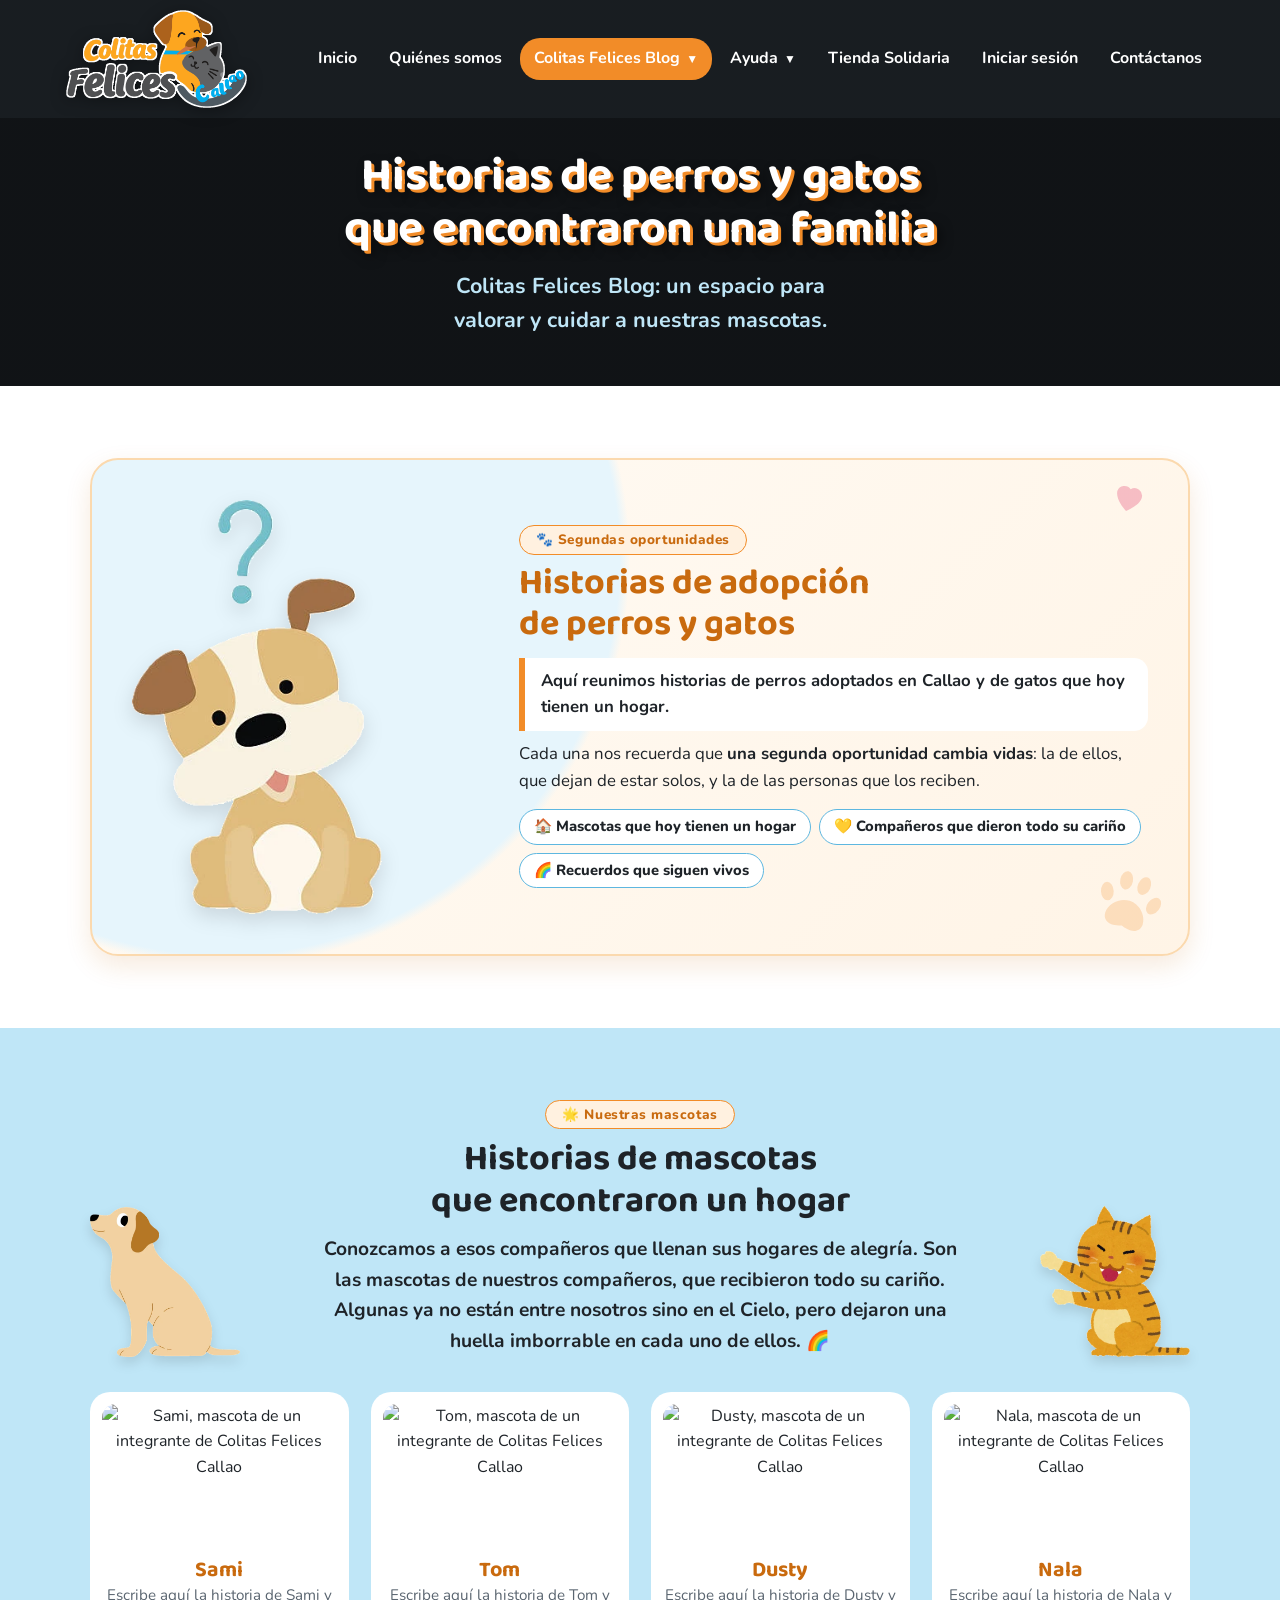
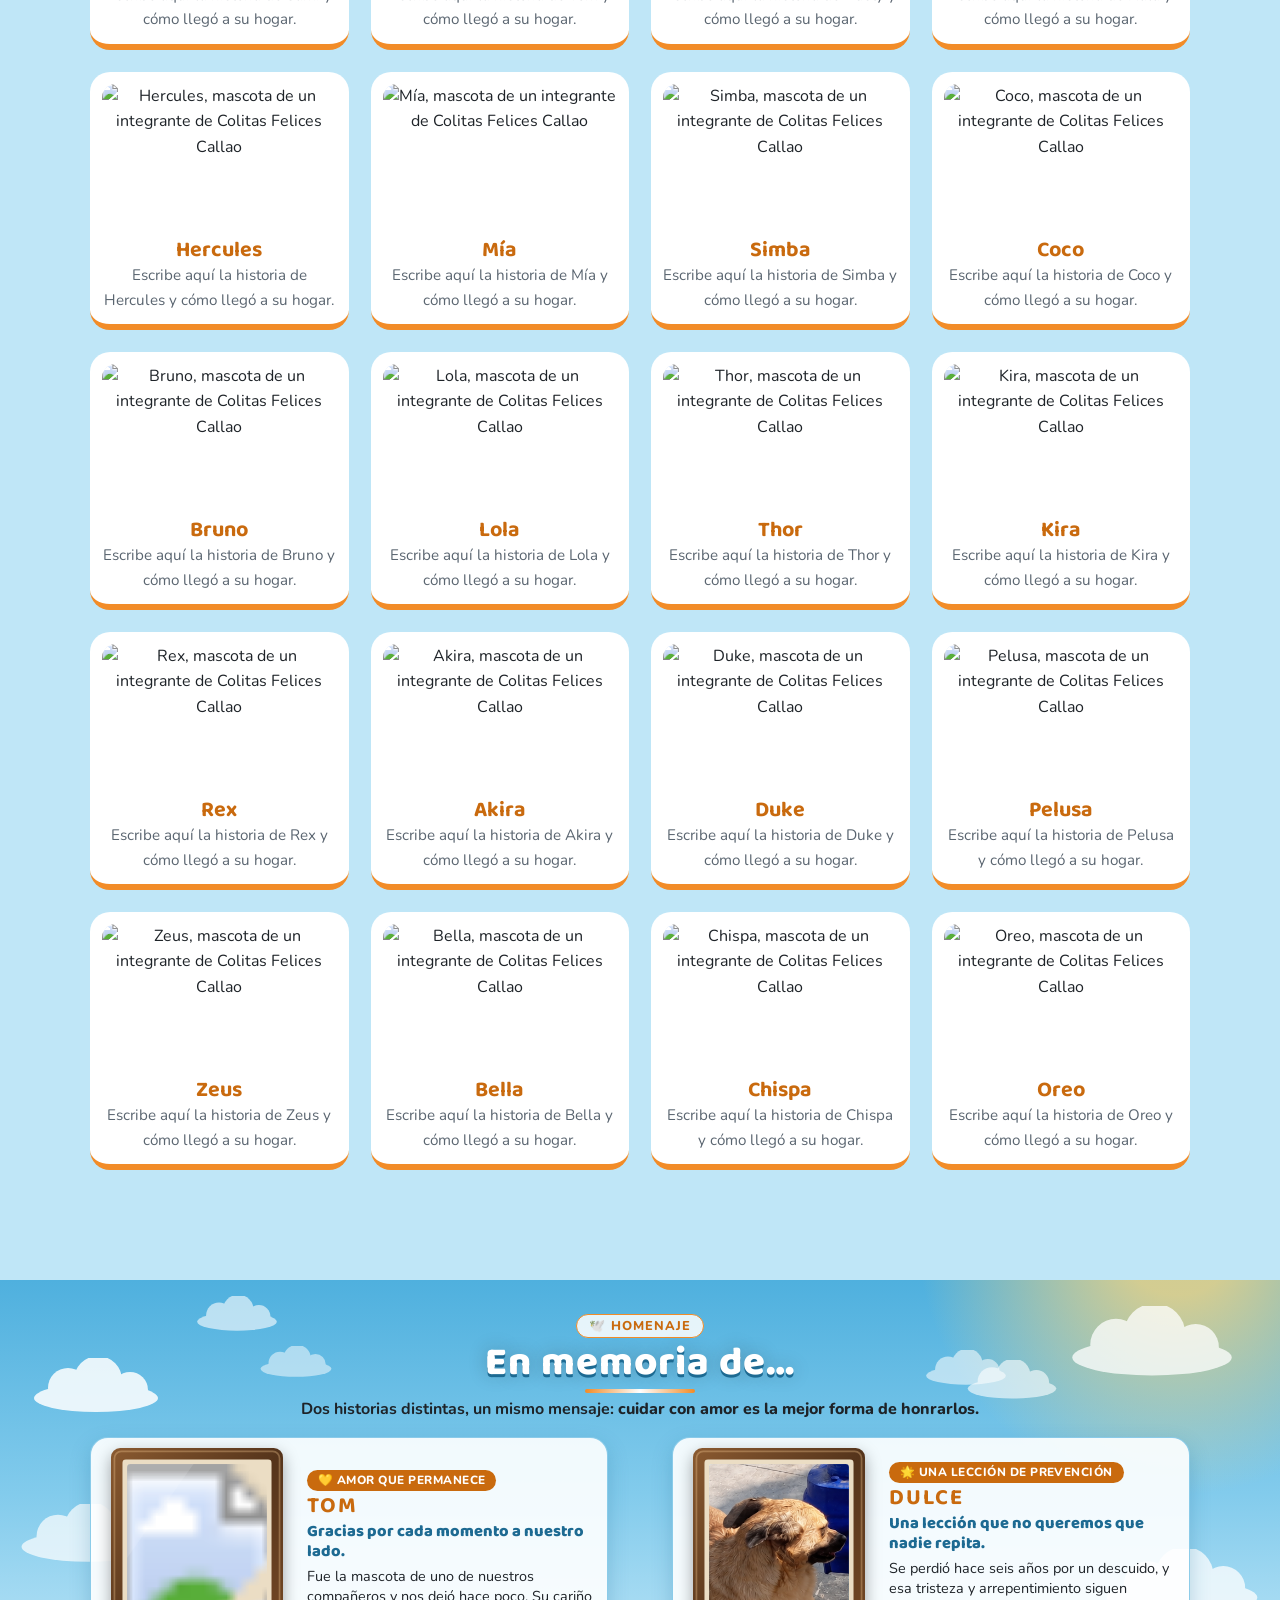
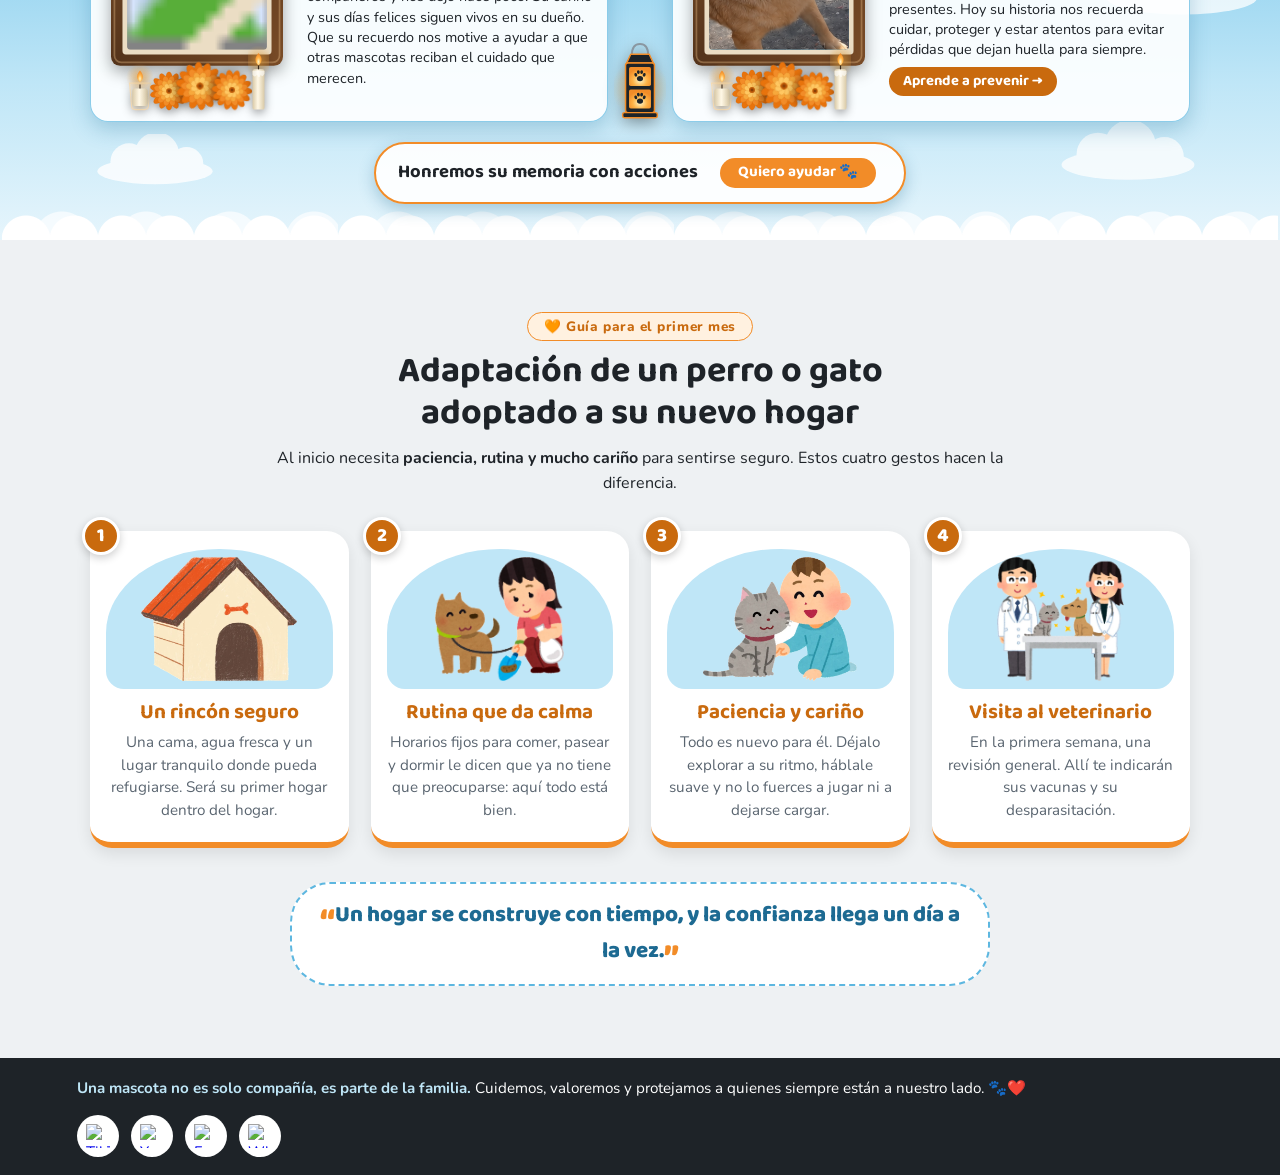
==== commit 60d8eb44: "confirmo" ====
--- a/historias-mascotas-felices.html
+++ b/historias-mascotas-felices.html
@@ -139,7 +139,7 @@
                             <use href="#huella" x="45" y="50" width="60" height="60" fill="#fff" fill-opacity=".92"/>
                             <text x="75" y="134" text-anchor="middle" font-family="Nunito, sans-serif" font-size="10" font-weight="800" fill="#fff">Siempre en</text>
                             <text x="75" y="147" text-anchor="middle" font-family="Nunito, sans-serif" font-size="10" font-weight="800" fill="#fff">nuestro recuerdo</text>
-                            <image href="imagenes/dulce.jpg" x="14" y="14" width="122" height="162" preserveAspectRatio="xMidYMin slice" onerror="this.remove()"/>
+                            <image href="imagenes/dulce.png" x="14" y="14" width="122" height="162" preserveAspectRatio="xMidYMin slice" onerror="this.remove()"/>
                         </g>
                         <path d="M14 14h58L14 96z" fill="#fff" fill-opacity=".12"/>
                     </svg>
